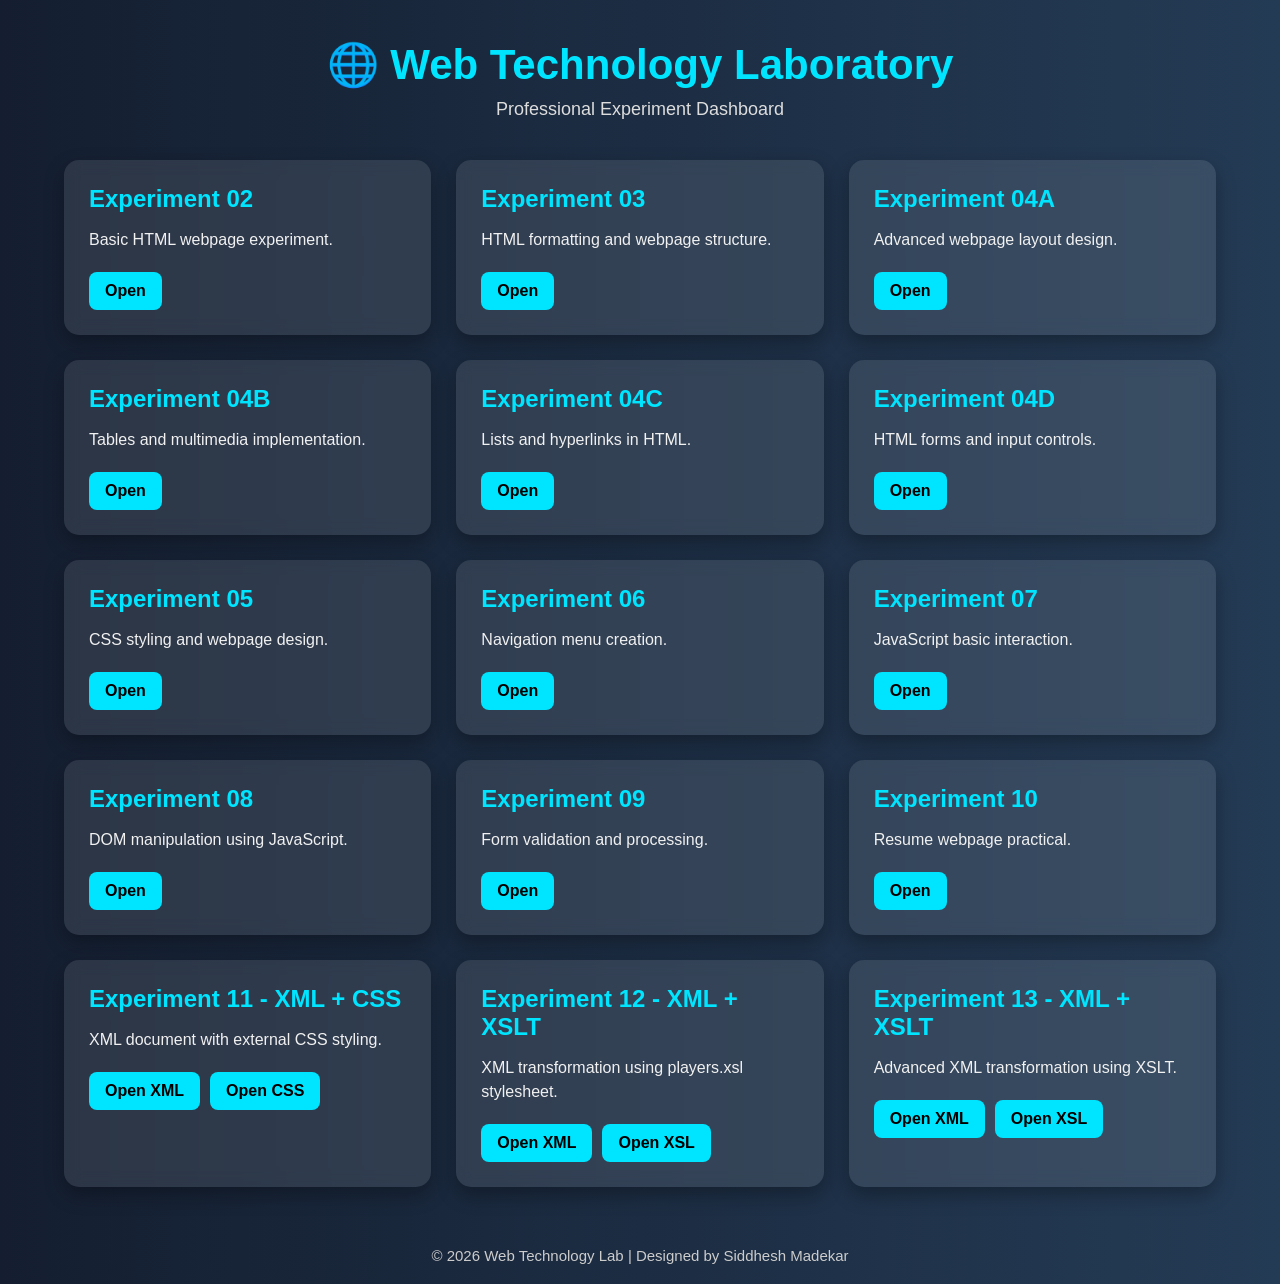
==== index.html @ 3a7ab55c "Add files via upload" ====
<!DOCTYPE html>
<html lang="en">
<head>
    <meta charset="UTF-8">
    <meta name="viewport" content="width=device-width, initial-scale=1.0">
    <title>Web Technology Laboratory</title>

    <style>

        *{
            margin:0;
            padding:0;
            box-sizing:border-box;
            font-family:Arial, Helvetica, sans-serif;
        }

        body{
            background:linear-gradient(to right,#141e30,#243b55);
            min-height:100vh;
            color:white;
        }

        header{
            text-align:center;
            padding:40px 20px;
        }

        header h1{
            font-size:42px;
            margin-bottom:10px;
            color:#00e5ff;
        }

        header p{
            color:#ddd;
            font-size:18px;
        }

        .container{
            width:90%;
            margin:auto;
            display:grid;
            grid-template-columns:repeat(auto-fit,minmax(280px,1fr));
            gap:25px;
            padding-bottom:40px;
        }

        .card{
            background:rgba(255,255,255,0.1);
            padding:25px;
            border-radius:15px;
            backdrop-filter:blur(8px);
            box-shadow:0 8px 20px rgba(0,0,0,0.3);
            transition:0.4s;
        }

        .card:hover{
            transform:translateY(-10px);
            background:rgba(255,255,255,0.18);
        }

        .card h2{
            margin-bottom:15px;
            color:#00e5ff;
        }

        .card p{
            margin-bottom:20px;
            line-height:1.5;
            color:#f1f1f1;
        }

        .btn-group{
            display:flex;
            flex-wrap:wrap;
            gap:10px;
        }

        .btn-group a{
            text-decoration:none;
            background:#00e5ff;
            color:black;
            padding:10px 16px;
            border-radius:8px;
            font-weight:bold;
            transition:0.3s;
        }

        .btn-group a:hover{
            background:white;
            transform:scale(1.05);
        }

        footer{
            text-align:center;
            padding:20px;
            color:#ccc;
            font-size:15px;
        }

    </style>
</head>

<body>

    <header>
        <h1>🌐 Web Technology Laboratory</h1>
        <p>Professional Experiment Dashboard</p>
    </header>

    <section class="container">

        <div class="card">
            <h2>Experiment 02</h2>
            <p>Basic HTML webpage experiment.</p>
            <div class="btn-group">
                <a href="Experiment02.html">Open</a>
            </div>
        </div>

        <div class="card">
            <h2>Experiment 03</h2>
            <p>HTML formatting and webpage structure.</p>
            <div class="btn-group">
                <a href="Experiment03.html">Open</a>
            </div>
        </div>

        <div class="card">
            <h2>Experiment 04A</h2>
            <p>Advanced webpage layout design.</p>
            <div class="btn-group">
                <a href="Experiment04A.html">Open</a>
            </div>
        </div>

        <div class="card">
            <h2>Experiment 04B</h2>
            <p>Tables and multimedia implementation.</p>
            <div class="btn-group">
                <a href="Experiment04B.html">Open</a>
            </div>
        </div>

        <div class="card">
            <h2>Experiment 04C</h2>
            <p>Lists and hyperlinks in HTML.</p>
            <div class="btn-group">
                <a href="Experiment04C.html">Open</a>
            </div>
        </div>

        <div class="card">
            <h2>Experiment 04D</h2>
            <p>HTML forms and input controls.</p>
            <div class="btn-group">
                <a href="Experiment04D.html">Open</a>
            </div>
        </div>

        <div class="card">
            <h2>Experiment 05</h2>
            <p>CSS styling and webpage design.</p>
            <div class="btn-group">
                <a href="Experiment05.html">Open</a>
            </div>
        </div>

        <div class="card">
            <h2>Experiment 06</h2>
            <p>Navigation menu creation.</p>
            <div class="btn-group">
                <a href="Experiment06.html">Open</a>
            </div>
        </div>

        <div class="card">
            <h2>Experiment 07</h2>
            <p>JavaScript basic interaction.</p>
            <div class="btn-group">
                <a href="Experiment07.html">Open</a>
            </div>
        </div>

        <div class="card">
            <h2>Experiment 08</h2>
            <p>DOM manipulation using JavaScript.</p>
            <div class="btn-group">
                <a href="Experiment08.html">Open</a>
            </div>
        </div>

        <div class="card">
            <h2>Experiment 09</h2>
            <p>Form validation and processing.</p>
            <div class="btn-group">
                <a href="Experiment09.html">Open</a>
            </div>
        </div>

        <div class="card">
            <h2>Experiment 10</h2>
            <p>Resume webpage practical.</p>
            <div class="btn-group">
                <a href="Experiment10.html">Open</a>
            </div>
        </div>

        <div class="card">
            <h2>Experiment 11 - XML + CSS</h2>
            <p>XML document with external CSS styling.</p>
            <div class="btn-group">
                <a href="Experiment11.xml">Open XML</a>
                <a href="style.css">Open CSS</a>
            </div>
        </div>

        <div class="card">
            <h2>Experiment 12 - XML + XSLT</h2>
            <p>XML transformation using players.xsl stylesheet.</p>
            <div class="btn-group">
                <a href="Experiment12.xml">Open XML</a>
                <a href="players.xsl">Open XSL</a>
            </div>
        </div>

        <div class="card">
            <h2>Experiment 13 - XML + XSLT</h2>
            <p>Advanced XML transformation using XSLT.</p>
            <div class="btn-group">
                <a href="Experiment13.xml">Open XML</a>
                <a href="Experiment13.xsl">Open XSL</a>
            </div>
        </div>

    </section>

    <footer>
        <p>© 2026 Web Technology Lab | Designed by Siddhesh Madekar</p>
    </footer>

</body>
</html>
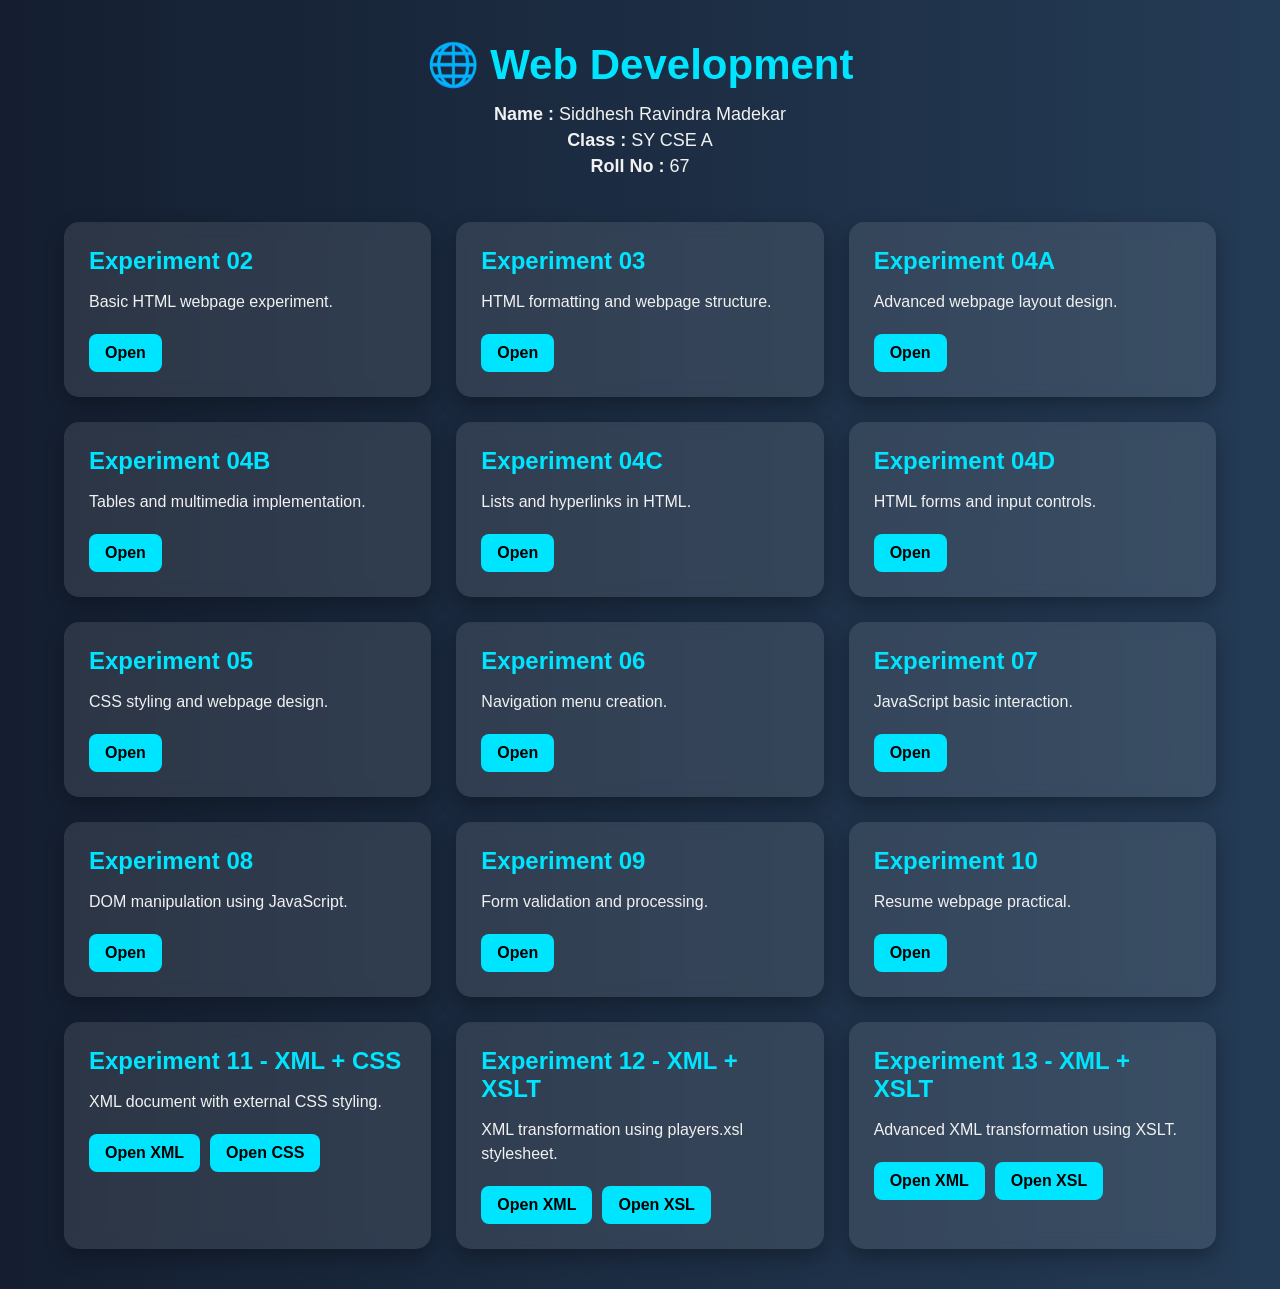
==== commit 4b1668bc: "Add files via upload" ====
--- a/index.html
+++ b/index.html
@@ -3,7 +3,7 @@
 <head>
     <meta charset="UTF-8">
     <meta name="viewport" content="width=device-width, initial-scale=1.0">
-    <title>Web Technology Laboratory</title>
+    <title>Web Development Experiments</title>
 
     <style>
 
@@ -27,13 +27,14 @@
 
         header h1{
             font-size:42px;
-            margin-bottom:10px;
+            margin-bottom:15px;
             color:#00e5ff;
         }
 
         header p{
-            color:#ddd;
             font-size:18px;
+            margin:5px 0;
+            color:#f1f1f1;
         }
 
         .container{
@@ -91,21 +92,16 @@
             transform:scale(1.05);
         }
 
-        footer{
-            text-align:center;
-            padding:20px;
-            color:#ccc;
-            font-size:15px;
-        }
-
     </style>
 </head>
 
 <body>
 
     <header>
-        <h1>🌐 Web Technology Laboratory</h1>
-        <p>Professional Experiment Dashboard</p>
+        <h1>🌐 Web Development</h1>
+        <p><b>Name :</b> Siddhesh Ravindra Madekar</p>
+        <p><b>Class :</b> SY CSE A</p>
+        <p><b>Roll No :</b> 67</p>
     </header>
 
     <section class="container">
@@ -235,9 +231,5 @@
 
     </section>
 
-    <footer>
-        <p>© 2026 Web Technology Lab | Designed by Siddhesh Madekar</p>
-    </footer>
-
 </body>
 </html>
